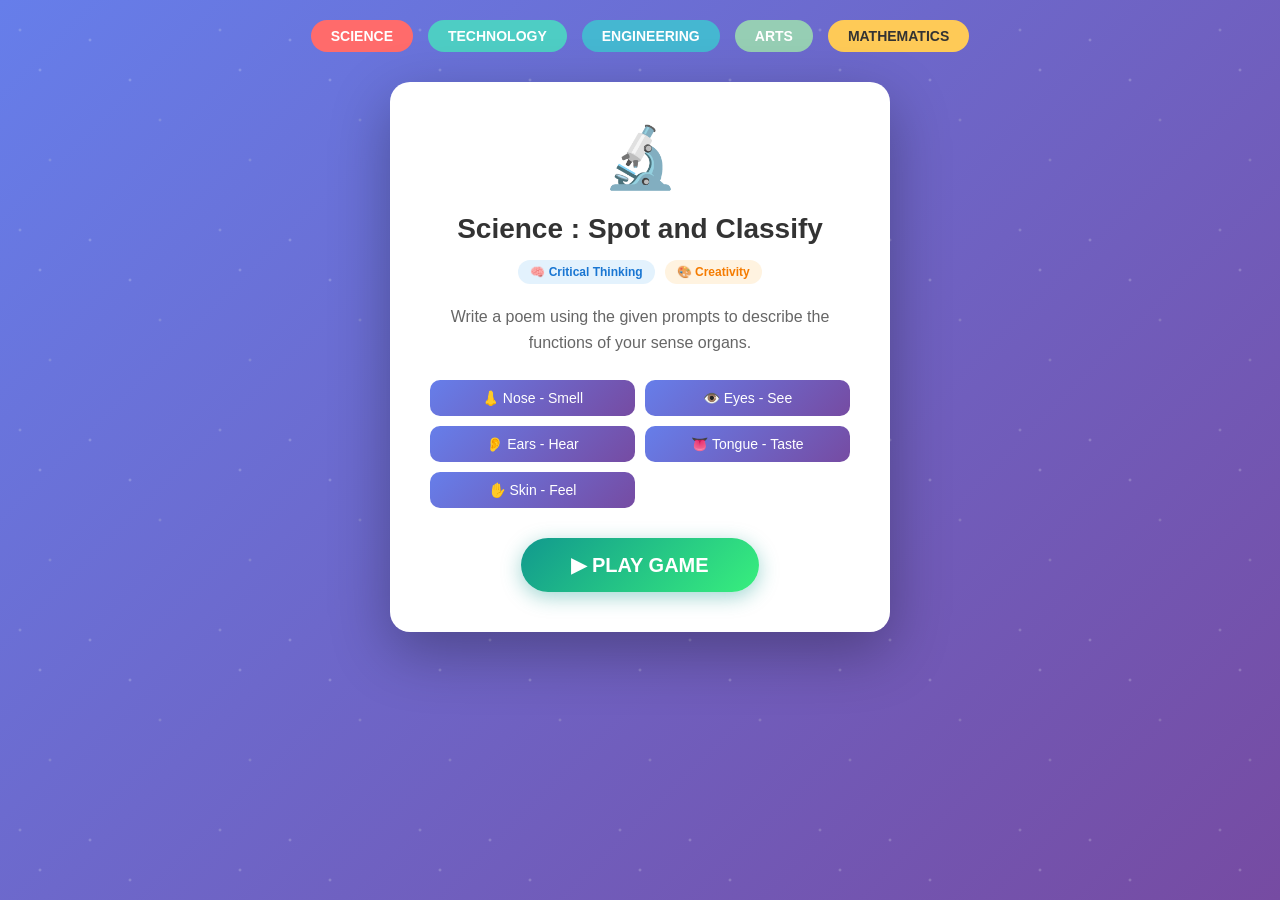
==== index.html @ 11f9ac43 "Sense Safari: 3-game educational project with jungle theme" ====
<!DOCTYPE html>
<html lang="en">
<head>
    <meta charset="UTF-8">
    <meta name="viewport" content="width=device-width, initial-scale=1.0">
    <title>Sense Organs Poem Game</title>
    <link rel="stylesheet" href="styles.css">
</head>
<body>
    <div class="theme-container">
        <div class="stars"></div>
        <div class="header-banner">
            <span class="subject science">SCIENCE</span>
            <span class="subject technology">TECHNOLOGY</span>
            <span class="subject engineering">ENGINEERING</span>
            <span class="subject arts">ARTS</span>
            <span class="subject math">MATHEMATICS</span>
        </div>
        <div class="theme-card">
            <div class="theme-icon">🔬</div>
            <h1>Science : Spot and Classify</h1>
            <div class="theme-badge">
                <span class="badge thinking">🧠 Critical Thinking</span>
                <span class="badge creativity">🎨 Creativity</span>
            </div>
            <p class="theme-description">
                Write a poem using the given prompts to describe the functions of your sense organs.
            </p>
            <div class="senses-preview">
                <div class="sense-item">👃 Nose - Smell</div>
                <div class="sense-item">👁️ Eyes - See</div>
                <div class="sense-item">👂 Ears - Hear</div>
                <div class="sense-item">👅 Tongue - Taste</div>
                <div class="sense-item">✋ Skin - Feel</div>
            </div>
            <button class="play-button" onclick="startGame()">
                ▶ PLAY GAME
            </button>
        </div>
    </div>
    <script>
        function startGame() {
            window.location.href = 'pages/sense-safari-game.html';
        }
    </script>
</body>
</html>
---- styles.css ----
* {
    margin: 0;
    padding: 0;
    box-sizing: border-box;
}

body {
    font-family: 'Segoe UI', Tahoma, Geneva, Verdana, sans-serif;
    background: linear-gradient(135deg, #667eea 0%, #764ba2 100%);
    min-height: 100vh;
}

/* Theme Page Styles */
.theme-container {
    min-height: 100vh;
    display: flex;
    flex-direction: column;
    align-items: center;
    padding: 20px;
    position: relative;
    overflow: hidden;
}

.stars {
    position: absolute;
    top: 0;
    left: 0;
    right: 0;
    bottom: 0;
    background: radial-gradient(2px 2px at 20px 30px, #eee, rgba(0,0,0,0)),
                radial-gradient(2px 2px at 40px 70px, #fff, rgba(0,0,0,0)),
                radial-gradient(2px 2px at 50px 160px, #ddd, rgba(0,0,0,0)),
                radial-gradient(2px 2px at 90px 40px, #fff, rgba(0,0,0,0)),
                radial-gradient(2px 2px at 130px 80px, #fff, rgba(0,0,0,0)),
                radial-gradient(2px 2px at 160px 120px, #ddd, rgba(0,0,0,0));
    background-repeat: repeat;
    background-size: 200px 200px;
    animation: twinkle 5s infinite;
    opacity: 0.3;
}

@keyframes twinkle {
    0%, 100% { opacity: 0.3; }
    50% { opacity: 0.5; }
}

.header-banner {
    display: flex;
    gap: 15px;
    margin-bottom: 30px;
    flex-wrap: wrap;
    justify-content: center;
    z-index: 1;
}

.subject {
    padding: 8px 20px;
    border-radius: 20px;
    font-weight: bold;
    font-size: 14px;
    text-transform: uppercase;
}

.science { background: #ff6b6b; color: white; }
.technology { background: #4ecdc4; color: white; }
.engineering { background: #45b7d1; color: white; }
.arts { background: #96ceb4; color: white; }
.math { background: #feca57; color: #333; }

.theme-card {
    background: white;
    border-radius: 20px;
    padding: 40px;
    max-width: 500px;
    width: 100%;
    text-align: center;
    box-shadow: 0 20px 60px rgba(0,0,0,0.3);
    z-index: 1;
    position: relative;
}

.theme-icon {
    font-size: 60px;
    margin-bottom: 20px;
}

.theme-card h1 {
    color: #333;
    font-size: 28px;
    margin-bottom: 15px;
}

.theme-badge {
    display: flex;
    gap: 10px;
    justify-content: center;
    margin-bottom: 20px;
}

.badge {
    padding: 5px 12px;
    border-radius: 15px;
    font-size: 12px;
    font-weight: bold;
}

.thinking { background: #e3f2fd; color: #1976d2; }
.creativity { background: #fff3e0; color: #f57c00; }

.theme-description {
    color: #666;
    font-size: 16px;
    margin-bottom: 25px;
    line-height: 1.6;
}

.senses-preview {
    display: grid;
    grid-template-columns: repeat(2, 1fr);
    gap: 10px;
    margin-bottom: 30px;
}

.sense-item {
    background: linear-gradient(135deg, #667eea 0%, #764ba2 100%);
    color: white;
    padding: 10px;
    border-radius: 10px;
    font-size: 14px;
}

.play-button {
    background: linear-gradient(135deg, #11998e 0%, #38ef7d 100%);
    color: white;
    border: none;
    padding: 15px 50px;
    font-size: 20px;
    font-weight: bold;
    border-radius: 30px;
    cursor: pointer;
    transition: all 0.3s ease;
    box-shadow: 0 5px 20px rgba(17, 153, 142, 0.4);
}

.play-button:hover {
    transform: translateY(-3px);
    box-shadow: 0 10px 30px rgba(17, 153, 142, 0.5);
}

/* Game Page Styles */
.game-container {
    min-height: 100vh;
    padding: 20px;
}

.game-header {
    display: flex;
    justify-content: space-between;
    align-items: center;
    margin-bottom: 30px;
    flex-wrap: wrap;
    gap: 10px;
}

.game-badge {
    background: #ff6b6b;
    color: white;
    padding: 10px 25px;
    border-radius: 20px;
    font-weight: bold;
    font-size: 16px;
}

.score {
    background: white;
    padding: 10px 25px;
    border-radius: 20px;
    font-weight: bold;
    color: #333;
    box-shadow: 0 4px 15px rgba(0,0,0,0.2);
}

.poem-section {
    display: flex;
    gap: 20px;
    margin-bottom: 25px;
    flex-wrap: wrap;
    justify-content: center;
}

.poem-card {
    background: white;
    border-radius: 15px;
    padding: 25px;
    flex: 1;
    min-width: 300px;
    max-width: 450px;
    box-shadow: 0 10px 30px rgba(0,0,0,0.2);
}

.poem-card h2 {
    color: #ff6b6b;
    margin-bottom: 20px;
    font-size: 22px;
}

.poem-line {
    margin-bottom: 15px;
    font-size: 16px;
    color: #333;
    line-height: 2;
    display: flex;
    align-items: center;
    flex-wrap: wrap;
}

.blank-slot {
    display: inline-flex;
    align-items: center;
    min-width: 80px;
    height: 30px;
    border-bottom: 2px dashed #667eea;
    margin: 0 5px;
    padding: 2px 8px;
    background: rgba(102, 126, 234, 0.1);
    border-radius: 5px;
    transition: all 0.3s ease;
}

.blank-slot.dragover {
    background: rgba(102, 126, 234, 0.3);
    border-color: #764ba2;
}

.blank-slot.correct {
    background: rgba(56, 239, 125, 0.3);
    border-color: #38ef7d;
}

.blank-slot.incorrect {
    background: rgba(255, 107, 107, 0.3);
    border-color: #ff6b6b;
}

.blank-slot.filled {
    border-style: solid;
}

.blank-text {
    font-weight: bold;
    color: #667eea;
}

.word-bank {
    background: #f8f9fa;
    border-radius: 15px;
    padding: 20px;
    display: flex;
    flex-wrap: wrap;
    gap: 10px;
    justify-content: center;
    min-width: 280px;
    max-width: 450px;
    box-shadow: 0 10px 30px rgba(0,0,0,0.1);
}

.word-chip {
    background: linear-gradient(135deg, #667eea 0%, #764ba2 100%);
    color: white;
    padding: 10px 20px;
    border-radius: 25px;
    cursor: grab;
    font-weight: bold;
    font-size: 14px;
    transition: all 0.3s ease;
    user-select: none;
}

.word-chip:hover {
    transform: scale(1.05);
    box-shadow: 0 5px 15px rgba(102, 126, 234, 0.4);
}

.word-chip:active {
    cursor: grabbing;
}

.word-chip.used {
    opacity: 0.4;
    cursor: not-allowed;
}

.game-controls {
    display: flex;
    gap: 15px;
    justify-content: center;
    margin-top: 30px;
}

.check-button, .reset-button {
    padding: 12px 35px;
    font-size: 16px;
    font-weight: bold;
    border: none;
    border-radius: 25px;
    cursor: pointer;
    transition: all 0.3s ease;
}

.check-button {
    background: linear-gradient(135deg, #11998e 0%, #38ef7d 100%);
    color: white;
}

.check-button:hover {
    transform: translateY(-2px);
    box-shadow: 0 5px 20px rgba(17, 153, 142, 0.4);
}

.reset-button {
    background: linear-gradient(135deg, #ff6b6b 0%, #ee5a24 100%);
    color: white;
}

.reset-button:hover {
    transform: translateY(-2px);
    box-shadow: 0 5px 20px rgba(255, 107, 107, 0.4);
}

.result-message {
    text-align: center;
    margin-top: 20px;
    font-size: 24px;
    font-weight: bold;
    color: white;
    min-height: 40px;
}

@keyframes bounce {
    0%, 100% { transform: translateY(0); }
    50% { transform: translateY(-10px); }
}

.success {
    animation: bounce 0.5s ease 3;
}
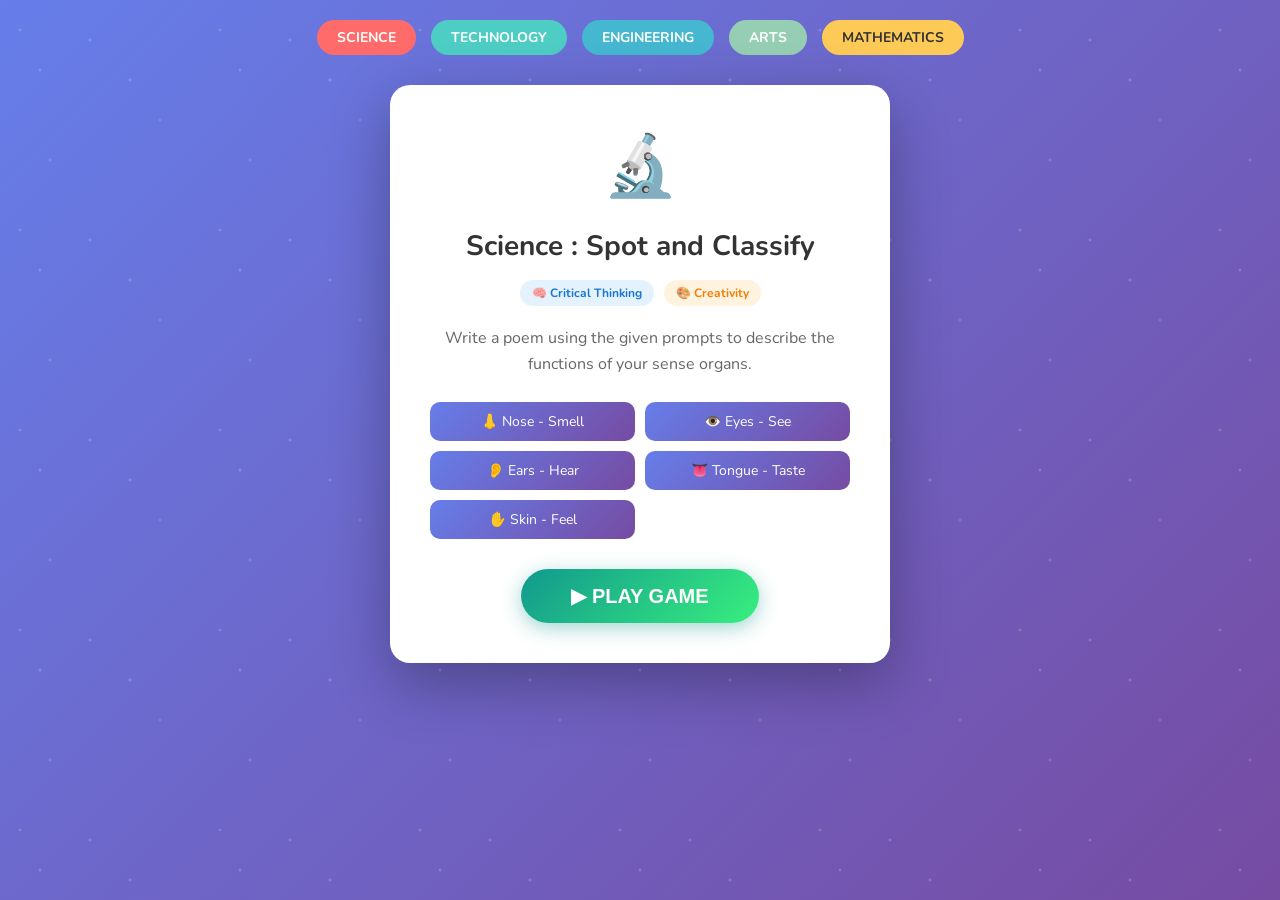
==== commit 53a062ed: "Add shared result popup with Play Again/Menu buttons, unify fonts, improve poem layout" ====
--- a/index.html
+++ b/index.html
@@ -3,7 +3,9 @@
 <head>
     <meta charset="UTF-8">
     <meta name="viewport" content="width=device-width, initial-scale=1.0">
-    <title>Sense Organs Poem Game</title>
+    <title>Sense Safari — Explore Your Senses</title>
+    <link rel="preconnect" href="https://fonts.googleapis.com">
+    <link href="https://fonts.googleapis.com/css2?family=Fredoka:wght@500;600;700&family=Nunito:wght@400;600;700;800;900&display=swap" rel="stylesheet">
     <link rel="stylesheet" href="styles.css">
 </head>
 <body>
--- a/styles.css
+++ b/styles.css
@@ -5,7 +5,7 @@
 }
 
 body {
-    font-family: 'Segoe UI', Tahoma, Geneva, Verdana, sans-serif;
+    font-family: 'Nunito', 'Fredoka', sans-serif;
     background: linear-gradient(135deg, #667eea 0%, #764ba2 100%);
     min-height: 100vh;
 }
